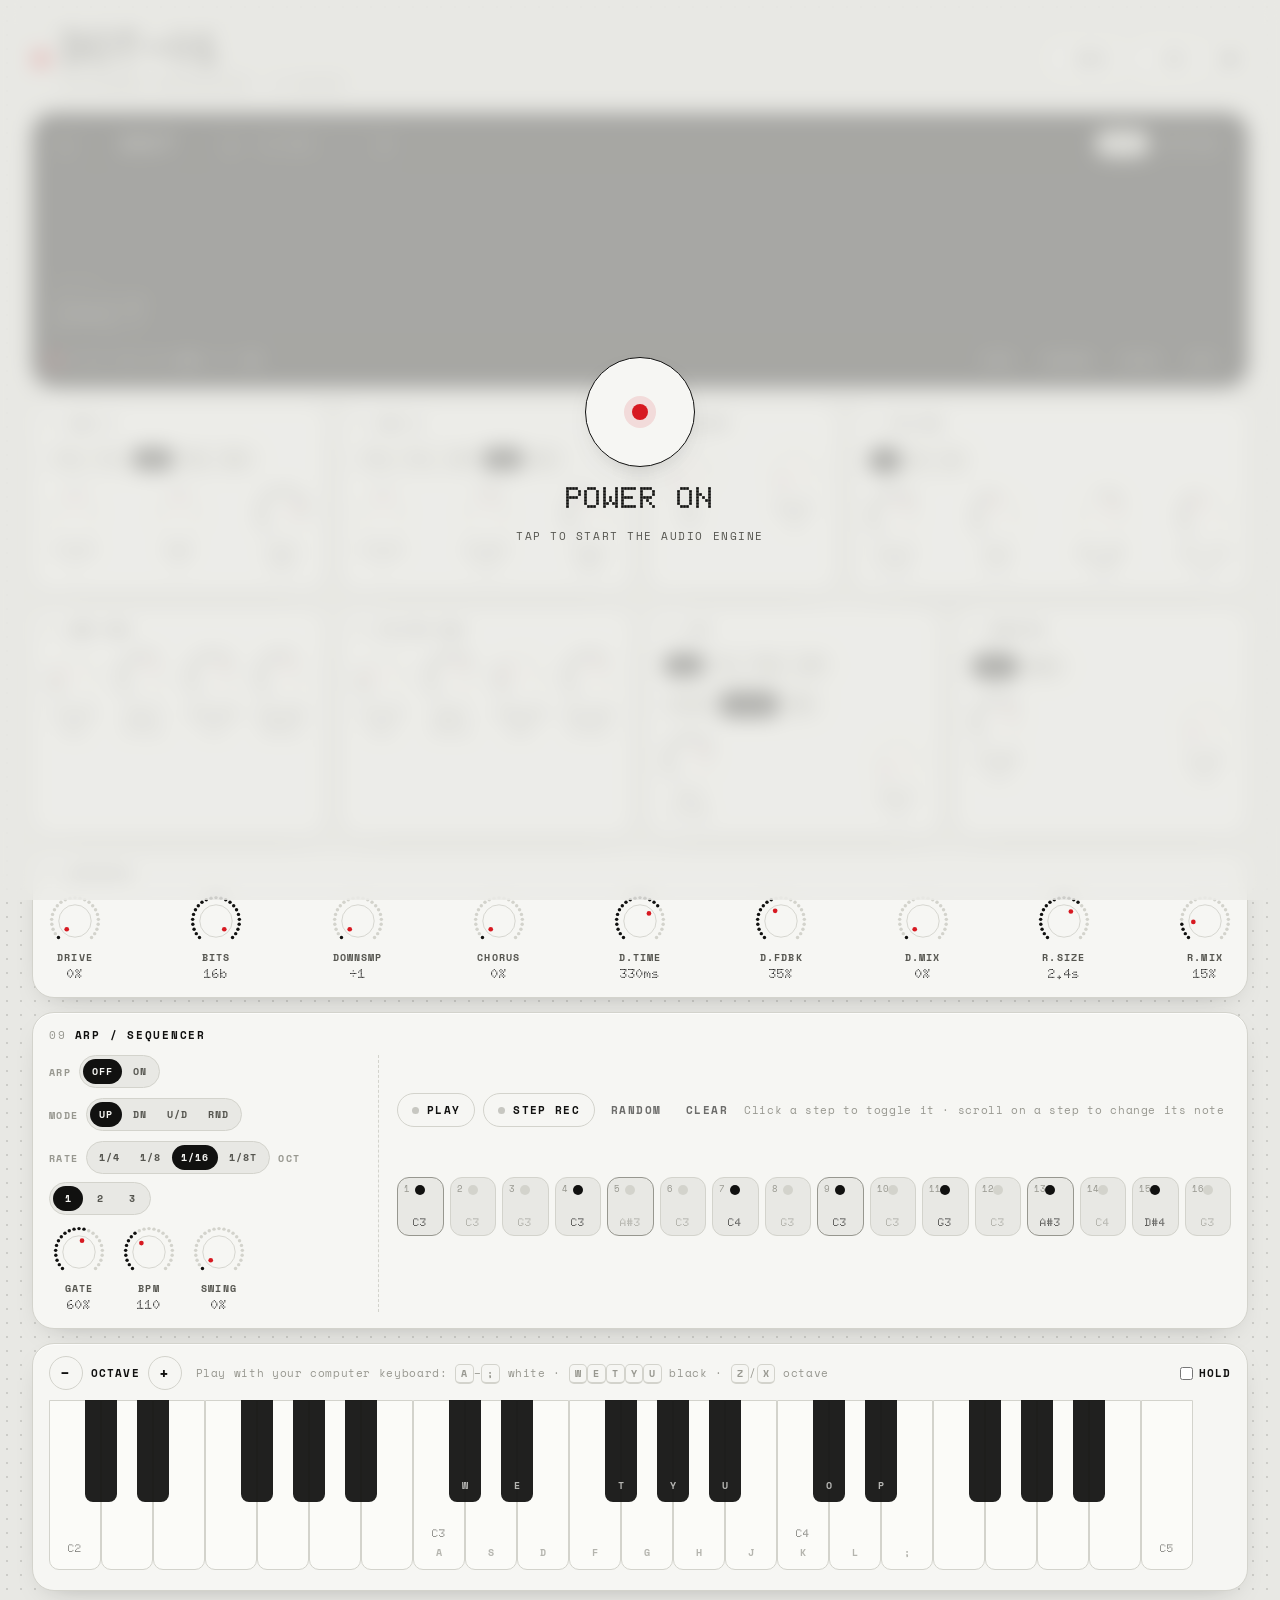
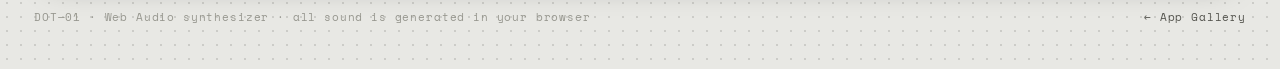
==== public/index.html @ ca6cfbf5 "DOT-01: retro dot-matrix Web Audio synthesizer Co-Authored-By: Claude Opus 5.5 <noreply@anthropic.co" ====
<!doctype html>
<html lang="en">
<head>
<meta charset="utf-8" />
<meta name="viewport" content="width=device-width, initial-scale=1, viewport-fit=cover" />
<title>DOT-01 Synthesizer</title>
<meta name="description" content="DOT-01: a retro dot-matrix polyphonic synthesizer in your browser. Two oscillators, filter, envelopes, LFO, effects, arpeggiator, step sequencer, MIDI and recording." />
<meta name="theme-color" content="#0a0a0a" />
<link rel="icon" href="data:image/svg+xml,%3Csvg xmlns='http://www.w3.org/2000/svg' viewBox='0 0 32 32'%3E%3Crect width='32' height='32' rx='8' fill='%23111'/%3E%3Cg fill='%23eee'%3E%3Ccircle cx='8' cy='16' r='2'/%3E%3Ccircle cx='12' cy='11' r='2'/%3E%3Ccircle cx='16' cy='16' r='2'/%3E%3Ccircle cx='20' cy='21' r='2'/%3E%3C/g%3E%3Ccircle cx='24' cy='16' r='2.6' fill='%23D71921'/%3E%3C/svg%3E" />
<link rel="preconnect" href="https://fonts.googleapis.com" />
<link rel="preconnect" href="https://fonts.gstatic.com" crossorigin />
<link href="https://fonts.googleapis.com/css2?family=Doto:wght@500;700;900&family=Space+Grotesk:wght@400;500;600&family=Space+Mono:wght@400;700&display=swap" rel="stylesheet" />
<link rel="stylesheet" href="style.css?v=1" />
</head>
<body>
<div class="app">
  <header class="top">
    <div class="brand">
      <span class="brand-dot" aria-hidden="true"></span>
      <div><h1 class="dotfont">DOT—01</h1><p class="mono sub">Polyphonic synthesizer · 8 voices</p></div>
    </div>
    <div class="top-actions">
      <button class="pill" id="midi-btn" title="Connect a MIDI keyboard"><span class="led" id="midi-led"></span><span>MIDI</span></button>
      <button class="pill" id="rec-btn" title="Record what you play and download it"><span class="led rec" id="rec-led"></span><span id="rec-label">REC</span></button>
      <button class="pill icon" id="theme-btn" aria-label="Toggle light / dark"><svg viewBox="0 0 24 24" width="16" height="16" fill="none" stroke="currentColor" stroke-width="2"><circle cx="12" cy="12" r="8"/><path d="M12 4a8 8 0 0 1 0 16Z" fill="currentColor"/></svg></button>
    </div>
  </header>

  <section class="screen card">
    <div class="screen-inner">
      <div class="screen-top mono">
        <button class="nav" id="prev-preset" aria-label="Previous preset">‹</button>
        <div class="preset-name" id="preset-name">INIT</div>
        <button class="nav" id="next-preset" aria-label="Next preset">›</button>
        <select id="preset-select" class="preset-select" aria-label="Choose preset"></select>
        <div class="grow"></div>
        <div class="seg small" id="viz-mode"><button data-v="scope" class="on">SCOPE</button><button data-v="spectrum">SPECTRUM</button></div>
      </div>
      <div class="screen-main">
        <canvas id="viz" aria-label="Oscilloscope"></canvas>
        <div class="readout" id="readout" aria-live="polite"><span class="r-label mono" id="r-label">READY</span><span class="r-val dotfont" id="r-val">—</span></div>
      </div>
      <div class="screen-bottom mono">
        <span><i class="led on"></i> VOICES <b id="voice-count">0</b></span>
        <span>BPM <b id="bpm-view">110</b></span>
        <span>OCT <b id="oct-view">C3</b></span>
        <span class="grow"></span>
        <button class="ghost-btn" id="save-preset">SAVE</button>
        <button class="ghost-btn" id="random-preset">RANDOM</button>
        <button class="ghost-btn" id="share-preset">SHARE</button>
        <button class="ghost-btn" id="init-preset">INIT</button>
      </div>
    </div>
  </section>

  <main class="rack" id="rack"></main>

  <section class="card seq-card" id="seq-card">
    <div class="seq-head">
      <div class="mod-title"><span class="idx mono">09</span>ARP / SEQUENCER</div>
      <div class="seq-controls" id="seq-controls"></div>
    </div>
    <div class="seq-body">
      <div class="arp" id="arp"></div>
      <div class="steps-wrap">
        <div class="btn-row">
          <button class="pill" id="seq-play"><span class="led" id="seq-led"></span><span id="seq-play-label">PLAY</span></button>
          <button class="pill" id="seq-rec" title="Step record: play notes to fill steps"><span class="led rec" id="seq-rec-led"></span>STEP REC</button>
          <button class="ghost-btn" id="seq-random">RANDOM</button>
          <button class="ghost-btn" id="seq-clear">CLEAR</button>
          <span class="hint mono" id="seq-hint">Click a step to toggle it</span>
        </div>
        <div class="steps" id="steps"></div>
      </div>
    </div>
  </section>

  <section class="card keys-card">
    <div class="keys-head mono">
      <div class="oct-ctl"><button class="pill icon" id="oct-down" aria-label="Octave down">−</button><span>OCTAVE</span><button class="pill icon" id="oct-up" aria-label="Octave up">+</button></div>
      <span class="hint">Play with your computer keyboard: <kbd>A</kbd>–<kbd>;</kbd> white · <kbd>W</kbd><kbd>E</kbd><kbd>T</kbd><kbd>Y</kbd><kbd>U</kbd> black · <kbd>Z</kbd>/<kbd>X</kbd> octave</span>
      <div class="grow"></div>
      <label class="mono hold"><input type="checkbox" id="hold"> HOLD</label>
    </div>
    <div class="keys-scroll"><div class="keys" id="keys"></div></div>
  </section>

  <footer class="foot mono">
    <span>DOT—01 · Web Audio synthesizer · all sound is generated in your browser</span>
    <a href="https://app-gallery.zichaoleng55.workers.dev/">← App Gallery</a>
  </footer>
</div>

<div class="power" id="power">
  <button class="power-btn" id="power-btn">
    <span class="power-ring" aria-hidden="true"></span>
    <span class="dotfont">POWER ON</span>
    <span class="mono">Tap to start the audio engine</span>
  </button>
</div>
<div class="toast mono" id="toast" role="status"></div>
<script src="app.js?v=1"></script>
</body>
</html>
---- public/style.css ----
/* DOT-01 — monochrome dot-matrix design with a single red accent */
:root {
  --bg: #e8e8e4; --panel: #f6f6f3; --ink: #111110; --ink2: #55554f; --mute: #97978f; --line: #d3d3cc; --line2: #e2e2dc;
  --dot: rgba(17, 17, 16, .13); --red: #d71921; --red-soft: rgba(215, 25, 33, .12);
  --screen: #0b0b0a; --screen-ink: #ecece6; --screen-dim: rgba(236, 236, 230, .16);
  --key-w: #fbfbf8; --key-b: #151514; --shadow: 0 1px 0 rgba(255, 255, 255, .7) inset, 0 10px 30px -18px rgba(0, 0, 0, .35);
  --dotfont: 'Doto', 'Space Mono', monospace; --mono: 'Space Mono', ui-monospace, monospace; --sans: 'Space Grotesk', system-ui, sans-serif;
  color-scheme: light;
}
@media (prefers-color-scheme: dark) {
  :root:not([data-theme="light"]) {
    --bg: #050505; --panel: #0f0f0e; --ink: #ecece6; --ink2: #a8a8a0; --mute: #66665f; --line: #262624; --line2: #1b1b1a;
    --dot: rgba(236, 236, 230, .075); --screen: #000; --key-w: #1c1c1a; --key-b: #ecece6; --shadow: 0 1px 0 rgba(255, 255, 255, .04) inset, 0 12px 30px -20px rgba(0, 0, 0, .9); color-scheme: dark;
  }
}
:root[data-theme="dark"] {
  --bg: #050505; --panel: #0f0f0e; --ink: #ecece6; --ink2: #a8a8a0; --mute: #66665f; --line: #262624; --line2: #1b1b1a;
  --dot: rgba(236, 236, 230, .075); --screen: #000; --key-w: #1c1c1a; --key-b: #ecece6; --shadow: 0 1px 0 rgba(255, 255, 255, .04) inset, 0 12px 30px -20px rgba(0, 0, 0, .9); color-scheme: dark;
}
* { box-sizing: border-box; margin: 0; }
html { -webkit-text-size-adjust: 100%; }
body {
  font-family: var(--sans); color: var(--ink); background-color: var(--bg);
  background-image: radial-gradient(var(--dot) 1.1px, transparent 1.3px); background-size: 14px 14px;
  min-height: 100vh; -webkit-font-smoothing: antialiased; transition: background-color .4s;
}
button { font: inherit; color: inherit; cursor: pointer; }
.dotfont { font-family: var(--dotfont); font-weight: 700; letter-spacing: .02em; }
.mono { font-family: var(--mono); }
.grow { flex: 1; }
.app { max-width: 1320px; margin: 0 auto; padding: 22px clamp(14px, 3vw, 32px) 40px; display: grid; gap: 14px; }

/* header */
.top { display: flex; align-items: center; justify-content: space-between; gap: 16px; padding: 4px 2px 6px; }
.brand { display: flex; align-items: center; gap: 14px; }
.brand h1 { font-size: clamp(30px, 4.4vw, 44px); line-height: 1; font-weight: 900; }
.brand .sub { font-size: 11px; letter-spacing: .14em; text-transform: uppercase; color: var(--ink2); margin-top: 6px; }
.brand-dot { width: 14px; height: 14px; border-radius: 50%; background: var(--red); box-shadow: 0 0 0 5px var(--red-soft); animation: breathe 3s ease-in-out infinite; }
@keyframes breathe { 50% { box-shadow: 0 0 0 9px transparent; } }
.top-actions { display: flex; gap: 8px; }

/* pills & buttons */
.pill { display: inline-flex; align-items: center; gap: 8px; height: 34px; padding: 0 14px; border-radius: 999px; border: 1px solid var(--line); background: var(--panel); font: 700 11px var(--mono); letter-spacing: .12em; transition: border-color .2s, transform .1s, background .2s; }
.pill:hover { border-color: var(--ink); } .pill:active { transform: scale(.96); }
.pill.icon { width: 34px; padding: 0; justify-content: center; font-size: 16px; }
.pill.on { background: var(--ink); color: var(--panel); border-color: var(--ink); }
.ghost-btn { border: 0; background: none; font: 700 10.5px var(--mono); letter-spacing: .14em; color: var(--screen-ink); opacity: .6; padding: 6px 8px; border-radius: 8px; }
.ghost-btn:hover { opacity: 1; background: var(--screen-dim); }
.card:not(.screen) .ghost-btn { color: var(--ink); }
.card:not(.screen) .ghost-btn:hover { background: var(--line2); }
.led { width: 7px; height: 7px; border-radius: 50%; background: var(--mute); opacity: .5; display: inline-block; transition: background .15s, box-shadow .15s, opacity .15s; }
.led.on { background: var(--ink); opacity: 1; }
.led.rec.on, .led.hot { background: var(--red); opacity: 1; box-shadow: 0 0 8px var(--red); }
.pill.on .led.on { background: var(--panel); }
.pill.on .led.rec.on { background: var(--red); }
kbd { font: 700 10px var(--mono); border: 1px solid var(--line); border-bottom-width: 2px; border-radius: 5px; padding: 1px 5px; background: var(--panel); }

/* cards */
.card { background: var(--panel); border: 1px solid var(--line); border-radius: 22px; box-shadow: var(--shadow); }

/* screen */
.screen { background: var(--screen); border-color: #000; color: var(--screen-ink); overflow: hidden; position: relative; }
.screen::after { content: ""; position: absolute; inset: 0; pointer-events: none; background: repeating-linear-gradient(0deg, rgba(255, 255, 255, .03) 0 1px, transparent 1px 3px); }
.screen-inner { padding: 14px 18px 12px; display: grid; gap: 8px; }
.screen-top, .screen-bottom { display: flex; align-items: center; gap: 10px; font-size: 11px; letter-spacing: .12em; }
.screen-bottom { color: rgba(236, 236, 230, .6); flex-wrap: wrap; row-gap: 4px; }
.screen-bottom b { color: var(--screen-ink); font-weight: 700; }
.screen-bottom .led.on { background: var(--red); box-shadow: 0 0 6px var(--red); }
.nav { width: 28px; height: 28px; border-radius: 50%; border: 1px solid rgba(236, 236, 230, .25); background: none; color: var(--screen-ink); font-size: 18px; line-height: 1; }
.nav:hover { border-color: var(--screen-ink); }
.preset-name { font: 900 22px var(--dotfont); letter-spacing: .06em; min-width: 9ch; text-align: center; white-space: nowrap; overflow: hidden; text-overflow: ellipsis; max-width: 42vw; }
.preset-select { background: transparent; color: rgba(236, 236, 230, .7); border: 1px solid rgba(236, 236, 230, .2); border-radius: 8px; font: 11px var(--mono); padding: 4px 6px; max-width: 150px; }
.preset-select option { color: #111; }
.screen-main { position: relative; height: 170px; }
#viz { width: 100%; height: 100%; display: block; }
.readout { position: absolute; left: 0; bottom: 4px; display: flex; flex-direction: column; gap: 2px; pointer-events: none; transition: opacity .4s; }
.readout.dim { opacity: .35; }
.r-label { font-size: 10.5px; letter-spacing: .18em; color: rgba(236, 236, 230, .6); }
.r-val { font-size: 40px; line-height: 1; font-weight: 900; }

/* segmented */
.seg { display: inline-flex; padding: 3px; border-radius: 999px; border: 1px solid var(--line); background: var(--bg); gap: 2px; }
.seg button { border: 0; background: none; border-radius: 999px; padding: 5px 9px; font: 700 10px var(--mono); letter-spacing: .1em; color: var(--ink2); display: inline-flex; align-items: center; justify-content: center; min-width: 30px; }
.seg button.on { background: var(--ink); color: var(--panel); }
.seg button svg { width: 22px; height: 12px; }
.screen .seg { background: transparent; border-color: rgba(236, 236, 230, .2); }
.screen .seg button { color: rgba(236, 236, 230, .6); }
.screen .seg button.on { background: var(--screen-ink); color: #000; }

/* rack */
.rack { display: grid; grid-template-columns: repeat(12, minmax(0, 1fr)); gap: 14px; }
.mod { grid-column: span var(--span, 3); padding: 14px 12px 16px; display: flex; flex-direction: column; gap: 12px; min-width: 0; }
@media (max-width: 1100px) { .rack { grid-template-columns: repeat(6, minmax(0, 1fr)); } .mod { grid-column: span var(--span-md, 3); } }
@media (max-width: 640px) { .rack { grid-template-columns: 1fr; } .mod { grid-column: auto; } }
.mod-title { display: flex; align-items: center; gap: 8px; font: 700 11px var(--mono); letter-spacing: .16em; }
.mod-title .idx { color: var(--mute); font-weight: 400; }
.mod-title .grow + * { margin-left: auto; }
.mod-row { display: flex; flex-wrap: wrap; gap: 6px 2px; justify-content: space-between; }
.mod-segs { display: flex; flex-wrap: wrap; gap: 8px; align-items: center; }
.mod-segs .lbl { font: 700 9.5px var(--mono); letter-spacing: .14em; color: var(--mute); }

/* knob */
.knob { width: 60px; display: flex; flex-direction: column; align-items: center; gap: 2px; outline: none; user-select: none; -webkit-user-select: none; touch-action: none; cursor: ns-resize; }
.knob svg { width: 54px; height: 54px; overflow: visible; }
.knob .ring circle { fill: var(--line); transition: fill .08s; }
.knob .ring circle.lit { fill: var(--ink); }
.knob .cap { fill: var(--panel); stroke: var(--line); stroke-width: 1; }
.knob .ind { fill: var(--red); }
.knob:focus-visible .cap { stroke: var(--ink); stroke-width: 1.6; }
.knob.active .cap { stroke: var(--red); }
.k-label { font: 700 9.5px var(--mono); letter-spacing: .12em; color: var(--ink2); text-align: center; white-space: nowrap; }
.k-val { font: 700 13px var(--dotfont); color: var(--ink); min-height: 15px; }

/* toggles */
.tog { display: inline-flex; align-items: center; gap: 7px; font: 700 10px var(--mono); letter-spacing: .12em; padding: 6px 11px; border-radius: 999px; border: 1px solid var(--line); background: var(--bg); }
.tog.on { border-color: var(--ink); }
.tog.on .led { background: var(--red); opacity: 1; box-shadow: 0 0 6px var(--red); }

/* sequencer */
.seq-card { padding: 14px 16px 16px; display: grid; gap: 12px; }
.seq-head { display: flex; align-items: center; gap: 14px; flex-wrap: wrap; }
.seq-controls { display: flex; gap: 6px; margin-left: auto; }
.seq-body { display: grid; grid-template-columns: minmax(0, 330px) minmax(0, 1fr); gap: 18px; }
@media (max-width: 900px) { .seq-body { grid-template-columns: 1fr; } }
.arp { display: grid; gap: 10px; align-content: start; padding-right: 18px; border-right: 1px dashed var(--line); }
@media (max-width: 900px) { .arp { border-right: 0; padding-right: 0; padding-bottom: 14px; border-bottom: 1px dashed var(--line); } }
.steps-wrap { display: grid; gap: 12px; min-width: 0; }
.btn-row { display: flex; align-items: center; gap: 8px; flex-wrap: wrap; }
.hint { font-size: 10.5px; color: var(--mute); letter-spacing: .06em; }
.steps { display: grid; grid-template-columns: repeat(16, minmax(0, 1fr)); gap: 6px; }
@media (max-width: 700px) { .steps { grid-template-columns: repeat(8, minmax(0, 1fr)); } }
.step { aspect-ratio: .8; border-radius: 12px; border: 1px solid var(--line); background: var(--bg); display: flex; flex-direction: column; align-items: center; justify-content: space-between; padding: 7px 2px 6px; position: relative; transition: border-color .15s, background .15s; }
.step:nth-child(4n+1) { border-color: var(--mute); }
.step .sd { width: 10px; height: 10px; border-radius: 50%; background: var(--line); transition: background .1s, box-shadow .1s; }
.step.on .sd { background: var(--ink); }
.step.play { background: var(--line2); }
.step.play.on .sd { background: var(--red); box-shadow: 0 0 10px var(--red); }
.step .sn { font: 700 11px var(--dotfont); color: var(--mute); }
.step.on .sn { color: var(--ink); }
.step.cursor { outline: 2px solid var(--red); outline-offset: 1px; }
.step .si { position: absolute; top: 4px; left: 6px; font: 9px var(--mono); color: var(--mute); }

/* keyboard */
.keys-card { padding: 12px 16px 16px; display: grid; gap: 10px; }
.keys-head { display: flex; align-items: center; gap: 14px; flex-wrap: wrap; font-size: 11px; letter-spacing: .1em; }
.oct-ctl { display: inline-flex; align-items: center; gap: 8px; font-weight: 700; }
.hold { display: inline-flex; align-items: center; gap: 6px; font-weight: 700; cursor: pointer; }
.hold input { accent-color: var(--red); }
.keys-scroll { overflow-x: auto; padding-bottom: 4px; -webkit-overflow-scrolling: touch; }
.keys { position: relative; height: 170px; min-width: 100%; touch-action: none; user-select: none; -webkit-user-select: none; }
.key { position: absolute; top: 0; border-radius: 0 0 10px 10px; display: flex; flex-direction: column; justify-content: flex-end; align-items: center; padding-bottom: 9px; gap: 5px; font: 700 10px var(--mono); transition: background .06s; }
.key.w { height: 100%; background: var(--key-w); border: 1px solid var(--line); color: var(--mute); z-index: 1; }
.key.b { height: 60%; background: var(--key-b); color: var(--panel); z-index: 2; border-radius: 0 0 8px 8px; opacity: .95; }
.key .kd { width: 7px; height: 7px; border-radius: 50%; background: transparent; }
.key.down .kd { background: var(--red); box-shadow: 0 0 8px var(--red); }
.key.w.down { background: var(--line2); }
.key.b.down { opacity: .8; }
.key .kl { opacity: .7; } .key .kn { font-family: var(--dotfont); font-size: 11px; color: var(--ink2); }

.foot { display: flex; justify-content: space-between; flex-wrap: wrap; gap: 8px; font-size: 10.5px; color: var(--mute); letter-spacing: .08em; padding: 4px 2px; }
.foot a { color: var(--ink2); text-decoration: none; } .foot a:hover { color: var(--red); }

/* power overlay */
.power { position: fixed; inset: 0; z-index: 50; display: grid; place-items: center; background: color-mix(in srgb, var(--bg) 70%, transparent); backdrop-filter: blur(10px); -webkit-backdrop-filter: blur(10px); transition: opacity .5s; }
.power.off { opacity: 0; pointer-events: none; }
.power-btn { display: grid; justify-items: center; gap: 12px; border: 0; background: none; }
.power-btn .dotfont { font-size: 30px; font-weight: 900; }
.power-btn .mono { font-size: 11px; letter-spacing: .14em; color: var(--ink2); text-transform: uppercase; }
.power-ring { width: 110px; height: 110px; border-radius: 50%; border: 1.5px solid var(--ink); position: relative; background: var(--panel); box-shadow: var(--shadow); }
.power-ring::after { content: ""; position: absolute; left: 50%; top: 50%; width: 16px; height: 16px; margin: -8px; border-radius: 50%; background: var(--red); box-shadow: 0 0 0 8px var(--red-soft); animation: breathe 2.4s ease-in-out infinite; }
.power-btn:hover .power-ring { transform: scale(1.04); } .power-ring { transition: transform .3s; }

.toast { position: fixed; left: 50%; bottom: 22px; transform: translate(-50%, 20px); opacity: 0; background: var(--ink); color: var(--panel); font-size: 11px; letter-spacing: .1em; padding: 10px 16px; border-radius: 999px; transition: opacity .3s, transform .3s; z-index: 60; pointer-events: none; }
.toast.show { opacity: 1; transform: translate(-50%, 0); }
@media (prefers-reduced-motion: reduce) { *, *::before, *::after { animation: none !important; transition: none !important; } }
@media (max-width: 640px) { .top-actions .pill span:not(.led) { display: none; } .top-actions .pill { width: 34px; padding: 0; justify-content: center; } .preset-select { display: none; } .r-val { font-size: 30px; } .screen-main { height: 140px; } }
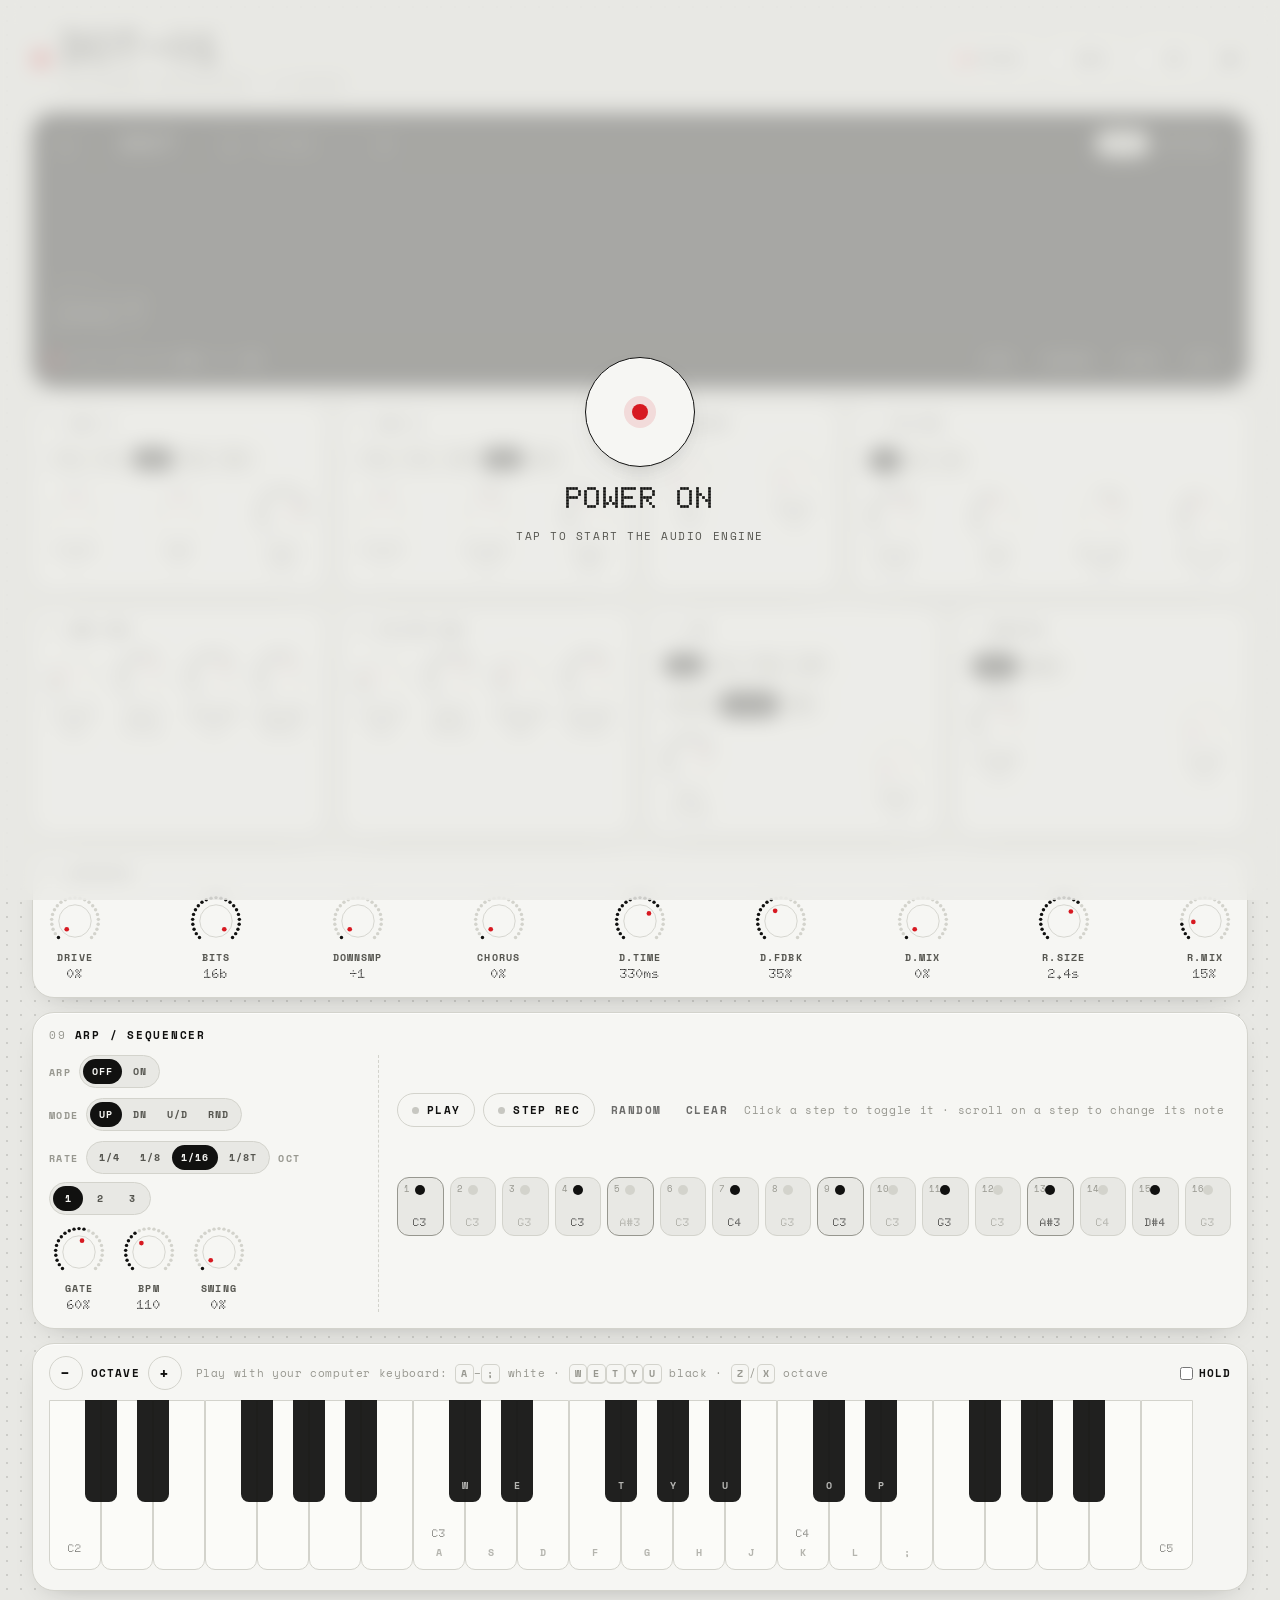
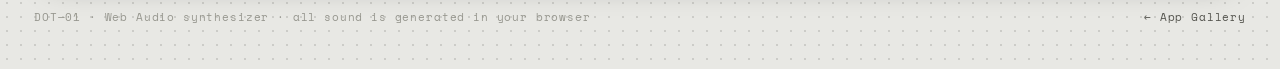
==== commit 74b5aeea: "Add DOT-01 Studio: guided multitrack slowed-EDM maker Co-Authored-By: Claude Opus 5.5 <noreply@anthr" ====
--- a/public/index.html
+++ b/public/index.html
@@ -10,7 +10,7 @@
 <link rel="preconnect" href="https://fonts.googleapis.com" />
 <link rel="preconnect" href="https://fonts.gstatic.com" crossorigin />
 <link href="https://fonts.googleapis.com/css2?family=Doto:wght@500;700;900&family=Space+Grotesk:wght@400;500;600&family=Space+Mono:wght@400;700&display=swap" rel="stylesheet" />
-<link rel="stylesheet" href="style.css?v=1" />
+<link rel="stylesheet" href="style.css?v=3" />
 </head>
 <body>
 <div class="app">
@@ -20,6 +20,7 @@
       <div><h1 class="dotfont">DOT—01</h1><p class="mono sub">Polyphonic synthesizer · 8 voices</p></div>
     </div>
     <div class="top-actions">
+      <a class="pill" href="studio.html" title="Make a whole song with the step-by-step guide" style="text-decoration:none"><span class="led rec on"></span><span>STUDIO</span></a>
       <button class="pill" id="midi-btn" title="Connect a MIDI keyboard"><span class="led" id="midi-led"></span><span>MIDI</span></button>
       <button class="pill" id="rec-btn" title="Record what you play and download it"><span class="led rec" id="rec-led"></span><span id="rec-label">REC</span></button>
       <button class="pill icon" id="theme-btn" aria-label="Toggle light / dark"><svg viewBox="0 0 24 24" width="16" height="16" fill="none" stroke="currentColor" stroke-width="2"><circle cx="12" cy="12" r="8"/><path d="M12 4a8 8 0 0 1 0 16Z" fill="currentColor"/></svg></button>
@@ -99,6 +100,6 @@
   </button>
 </div>
 <div class="toast mono" id="toast" role="status"></div>
-<script src="app.js?v=1"></script>
+<script src="app.js?v=2"></script>
 </body>
 </html>
--- a/public/style.css
+++ b/public/style.css
@@ -42,6 +42,7 @@
 /* pills & buttons */
 .pill { display: inline-flex; align-items: center; gap: 8px; height: 34px; padding: 0 14px; border-radius: 999px; border: 1px solid var(--line); background: var(--panel); font: 700 11px var(--mono); letter-spacing: .12em; transition: border-color .2s, transform .1s, background .2s; }
 .pill:hover { border-color: var(--ink); } .pill:active { transform: scale(.96); }
+a.pill { color: inherit; text-decoration: none; }
 .pill.icon { width: 34px; padding: 0; justify-content: center; font-size: 16px; }
 .pill.on { background: var(--ink); color: var(--panel); border-color: var(--ink); }
 .ghost-btn { border: 0; background: none; font: 700 10.5px var(--mono); letter-spacing: .14em; color: var(--screen-ink); opacity: .6; padding: 6px 8px; border-radius: 8px; }
